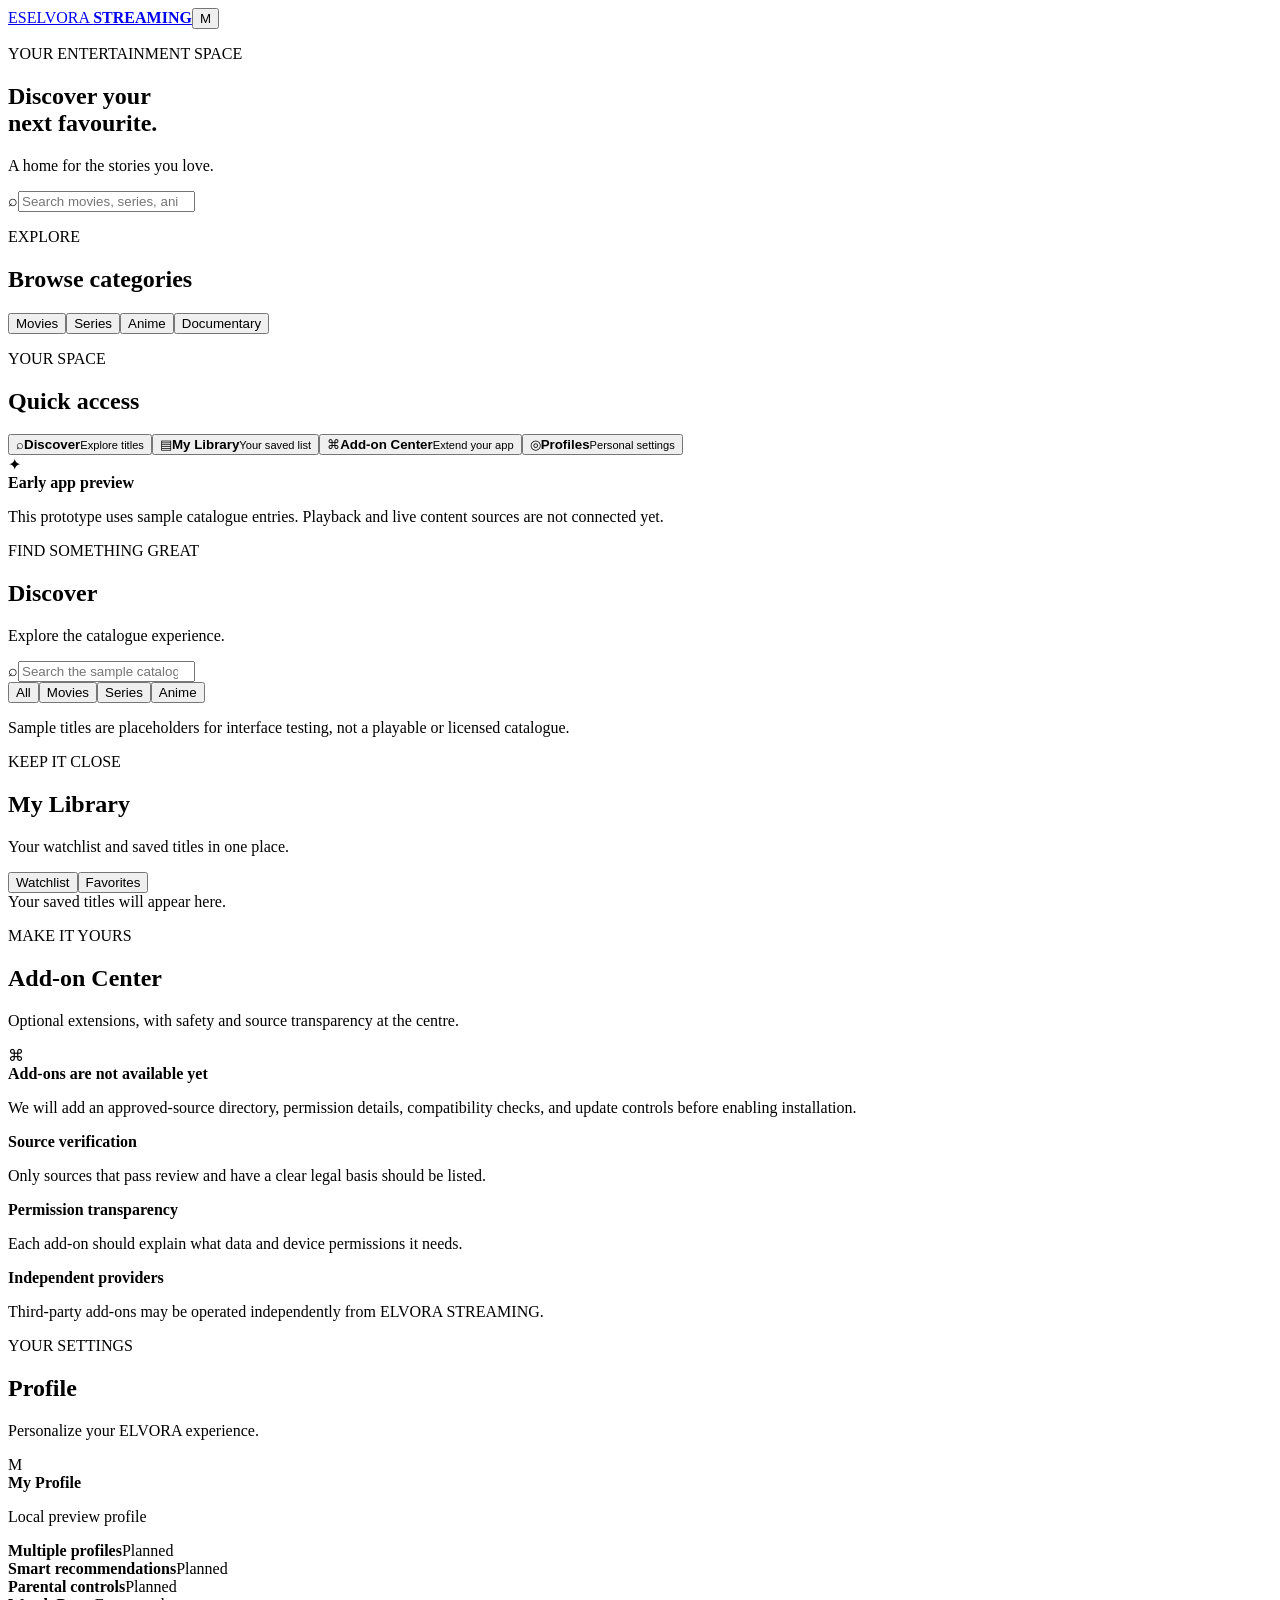
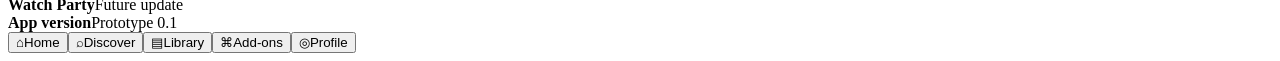
==== app/index.html @ 8701bea1 "Create ELVORA STREAMING app prototype shell" ====
<!doctype html>
<html lang="en">
<head>
<meta charset="UTF-8"><meta name="viewport" content="width=device-width,initial-scale=1,viewport-fit=cover">
<meta name="theme-color" content="#f2f2f2"><meta name="description" content="ELVORA STREAMING app prototype">
<link rel="manifest" href="manifest.webmanifest"><link rel="stylesheet" href="app.css">
<title>ELVORA STREAMING — App</title>
</head>
<body>
<div class="app-shell">
<header class="topbar"><a class="brand" href="#home" aria-label="ELVORA STREAMING"><span class="brand-mark">ES</span><span>ELVORA <b>STREAMING</b></span></a><button class="avatar" id="profileShortcut" aria-label="Open profile">M</button></header>
<main>
<section class="view active" id="home">
<div class="welcome"><p class="eyebrow">YOUR ENTERTAINMENT SPACE</p><h1>Discover your<br><span>next favourite.</span></h1><p class="muted">A home for the stories you love.</p></div>
<label class="search"><span>⌕</span><input id="homeSearch" type="search" placeholder="Search movies, series, anime…" autocomplete="off"></label>
<div class="section-head"><div><p class="eyebrow">EXPLORE</p><h2>Browse categories</h2></div></div>
<div class="categories"><button data-category="Movies">Movies</button><button data-category="Series">Series</button><button data-category="Anime">Anime</button><button data-category="Documentary">Documentary</button></div>
<div class="section-head"><div><p class="eyebrow">YOUR SPACE</p><h2>Quick access</h2></div></div>
<div class="quick-grid"><button data-view="discover"><span>⌕</span><b>Discover</b><small>Explore titles</small></button><button data-view="library"><span>▤</span><b>My Library</b><small>Your saved list</small></button><button data-view="addons"><span>⌘</span><b>Add-on Center</b><small>Extend your app</small></button><button data-view="profile"><span>◎</span><b>Profiles</b><small>Personal settings</small></button></div>
<div class="notice"><span>✦</span><div><b>Early app preview</b><p>This prototype uses sample catalogue entries. Playback and live content sources are not connected yet.</p></div></div>
</section>
<section class="view" id="discover"><div class="page-title"><p class="eyebrow">FIND SOMETHING GREAT</p><h1>Discover</h1><p class="muted">Explore the catalogue experience.</p></div><label class="search"><span>⌕</span><input id="discoverSearch" type="search" placeholder="Search the sample catalogue…"></label><div class="filters"><button class="selected" data-filter="All">All</button><button data-filter="Movie">Movies</button><button data-filter="Series">Series</button><button data-filter="Anime">Anime</button></div><div class="title-list" id="titleList"></div><p class="footnote">Sample titles are placeholders for interface testing, not a playable or licensed catalogue.</p></section>
<section class="view" id="library"><div class="page-title"><p class="eyebrow">KEEP IT CLOSE</p><h1>My Library</h1><p class="muted">Your watchlist and saved titles in one place.</p></div><div class="library-tabs"><button class="selected" data-library="watchlist">Watchlist</button><button data-library="favorites">Favorites</button></div><div id="libraryList" class="title-list empty-state">Your saved titles will appear here.</div></section>
<section class="view" id="addons"><div class="page-title"><p class="eyebrow">MAKE IT YOURS</p><h1>Add-on Center</h1><p class="muted">Optional extensions, with safety and source transparency at the centre.</p></div><div class="notice"><span>⌘</span><div><b>Add-ons are not available yet</b><p>We will add an approved-source directory, permission details, compatibility checks, and update controls before enabling installation.</p></div></div><div class="addon-card"><b>Source verification</b><p>Only sources that pass review and have a clear legal basis should be listed.</p></div><div class="addon-card"><b>Permission transparency</b><p>Each add-on should explain what data and device permissions it needs.</p></div><div class="addon-card"><b>Independent providers</b><p>Third-party add-ons may be operated independently from ELVORA STREAMING.</p></div></section>
<section class="view" id="profile"><div class="page-title"><p class="eyebrow">YOUR SETTINGS</p><h1>Profile</h1><p class="muted">Personalize your ELVORA experience.</p></div><div class="profile-card"><div class="profile-avatar">M</div><div><b>My Profile</b><p class="muted">Local preview profile</p></div></div><div class="settings-list"><div><b>Multiple profiles</b><span>Planned</span></div><div><b>Smart recommendations</b><span>Planned</span></div><div><b>Parental controls</b><span>Planned</span></div><div><b>Watch Party</b><span>Future update</span></div><div><b>App version</b><span>Prototype 0.1</span></div></div></section>
</main>
<nav class="bottom-nav" aria-label="Main navigation"><button class="active" data-view="home"><span>⌂</span>Home</button><button data-view="discover"><span>⌕</span>Discover</button><button data-view="library"><span>▤</span>Library</button><button data-view="addons"><span>⌘</span>Add-ons</button><button data-view="profile"><span>◎</span>Profile</button></nav>
</div><script src="app.js"></script>
</body></html>
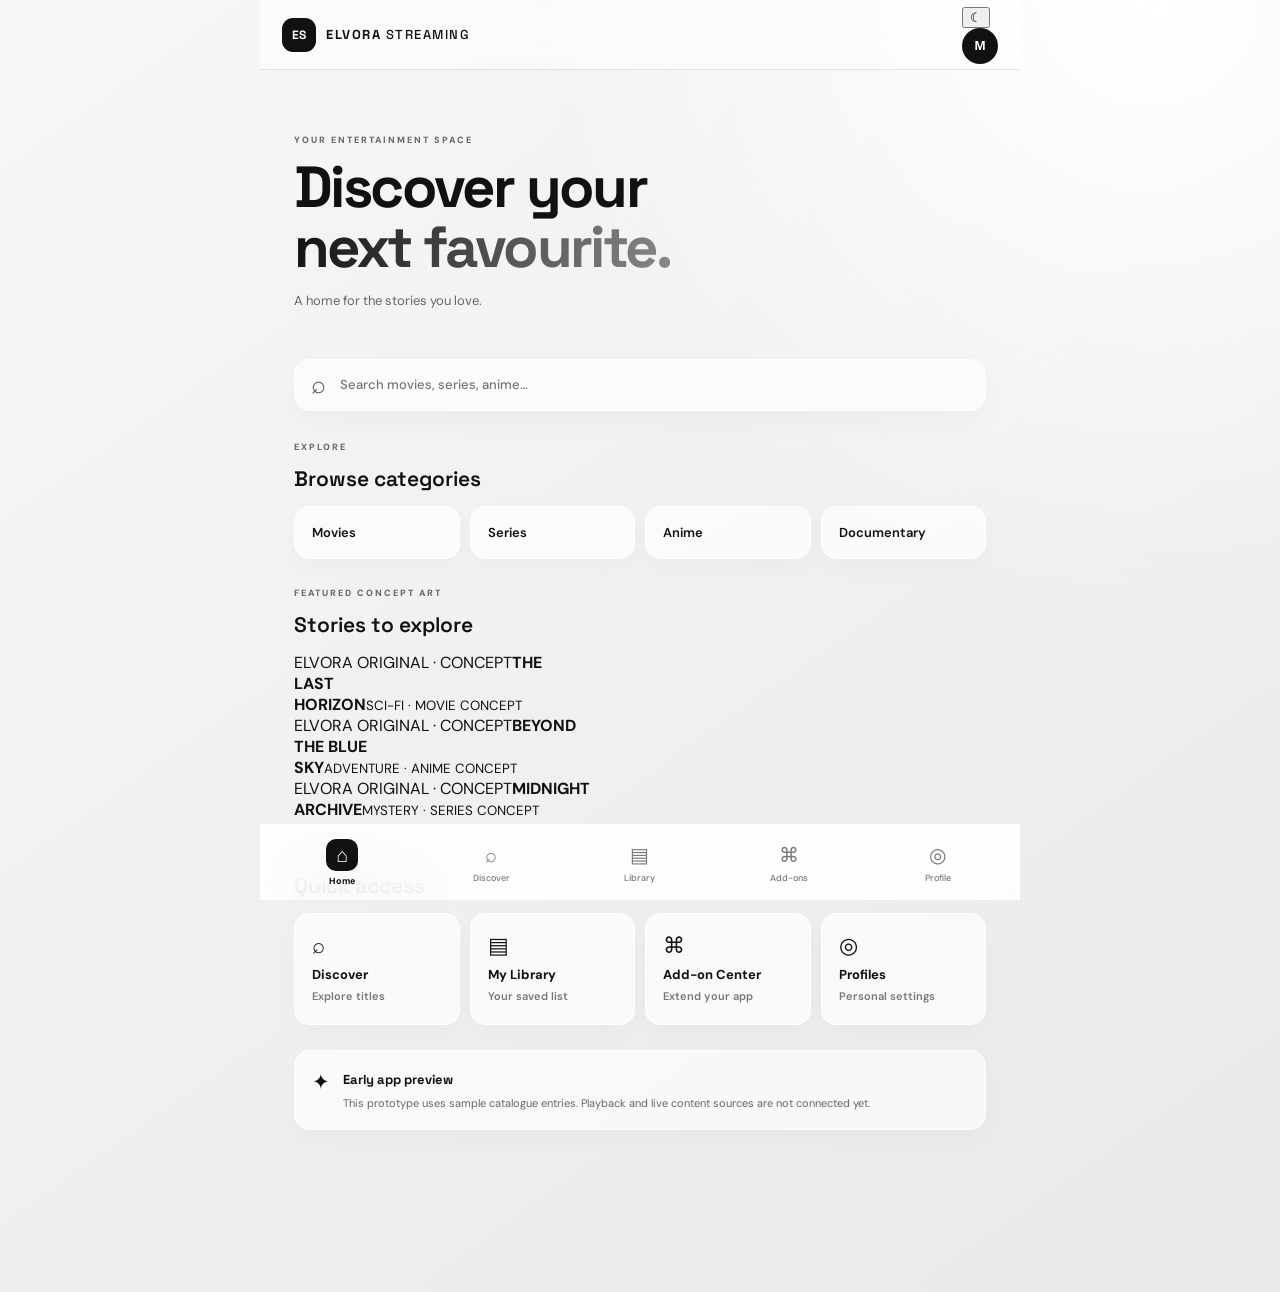
==== commit bf1f5aad: "Add app theme toggle and concept poster shelf" ====
--- a/app/index.html
+++ b/app/index.html
@@ -8,14 +8,14 @@
 </head>
 <body>
 <div class="app-shell">
-<header class="topbar"><a class="brand" href="#home" aria-label="ELVORA STREAMING"><span class="brand-mark">ES</span><span>ELVORA <b>STREAMING</b></span></a><button class="avatar" id="profileShortcut" aria-label="Open profile">M</button></header>
+<header class="topbar"><a class="brand" href="#home" aria-label="ELVORA STREAMING"><span class="brand-mark">ES</span><span>ELVORA <b>STREAMING</b></span></a><div class="header-actions"><button class="theme-toggle" id="themeToggle" type="button" aria-label="Switch to dark theme">☾</button><button class="avatar" id="profileShortcut" aria-label="Open profile">M</button></div></header>
 <main>
 <section class="view active" id="home">
 <div class="welcome"><p class="eyebrow">YOUR ENTERTAINMENT SPACE</p><h1>Discover your<br><span>next favourite.</span></h1><p class="muted">A home for the stories you love.</p></div>
 <label class="search"><span>⌕</span><input id="homeSearch" type="search" placeholder="Search movies, series, anime…" autocomplete="off"></label>
 <div class="section-head"><div><p class="eyebrow">EXPLORE</p><h2>Browse categories</h2></div></div>
 <div class="categories"><button data-category="Movies">Movies</button><button data-category="Series">Series</button><button data-category="Anime">Anime</button><button data-category="Documentary">Documentary</button></div>
-<div class="section-head"><div><p class="eyebrow">YOUR SPACE</p><h2>Quick access</h2></div></div>
+<div class="section-head"><div><p class="eyebrow">FEATURED CONCEPT ART</p><h2>Stories to explore</h2></div></div><div class="poster-grid"><article class="poster-card poster-one"><span class="poster-kicker">ELVORA ORIGINAL · CONCEPT</span><b>THE<br>LAST<br>HORIZON</b><small>SCI-FI · MOVIE CONCEPT</small></article><article class="poster-card poster-two"><span class="poster-kicker">ELVORA ORIGINAL · CONCEPT</span><b>BEYOND<br>THE BLUE<br>SKY</b><small>ADVENTURE · ANIME CONCEPT</small></article><article class="poster-card poster-three"><span class="poster-kicker">ELVORA ORIGINAL · CONCEPT</span><b>MIDNIGHT<br>ARCHIVE</b><small>MYSTERY · SERIES CONCEPT</small></article></div><div class="section-head"><div><p class="eyebrow">YOUR SPACE</p><h2>Quick access</h2></div></div>
 <div class="quick-grid"><button data-view="discover"><span>⌕</span><b>Discover</b><small>Explore titles</small></button><button data-view="library"><span>▤</span><b>My Library</b><small>Your saved list</small></button><button data-view="addons"><span>⌘</span><b>Add-on Center</b><small>Extend your app</small></button><button data-view="profile"><span>◎</span><b>Profiles</b><small>Personal settings</small></button></div>
 <div class="notice"><span>✦</span><div><b>Early app preview</b><p>This prototype uses sample catalogue entries. Playback and live content sources are not connected yet.</p></div></div>
 </section>
--- a/app/app.css
+++ b/app/app.css
@@ -0,0 +1,2 @@
+@import url('https://fonts.googleapis.com/css2?family=DM+Sans:wght@400;500;600;700;800&family=Space+Grotesk:wght@400;500;600;700&display=swap');
+:root{font-family:'DM Sans',sans-serif;color:#111;background:#f2f2f2;font-synthesis:none;--muted:#666;--line:rgba(0,0,0,.1);--glass:rgba(255,255,255,.7)}*{box-sizing:border-box}body{margin:0;background:radial-gradient(circle at 90% 0,#fff 0,transparent 35%),linear-gradient(145deg,#f7f7f7,#e9e9e9);min-height:100vh}.app-shell{max-width:760px;min-height:100vh;margin:auto;padding-bottom:95px}.topbar{height:70px;padding:0 22px;display:flex;align-items:center;justify-content:space-between;border-bottom:1px solid var(--line);background:#ffffff8c;backdrop-filter:blur(20px);position:sticky;top:0;z-index:5}.brand{display:flex;align-items:center;gap:10px;color:#111;text-decoration:none;font:700 13px 'Space Grotesk';letter-spacing:1.5px}.brand b{font-weight:500}.brand-mark{width:34px;height:34px;border-radius:11px;background:#111;color:white;display:grid;place-items:center;font:700 12px 'Space Grotesk';letter-spacing:0}.avatar,.profile-avatar{border:0;background:#111;color:white;width:36px;height:36px;border-radius:50%;display:grid;place-items:center;font-weight:700}.view{display:none;padding:30px 22px 28px;animation:fade .22s ease}.view.active{display:block}@keyframes fade{from{opacity:.3;transform:translateY(5px)}to{opacity:1;transform:none}}.welcome{padding:22px 0 14px}.eyebrow{font-size:9px;letter-spacing:2px;font-weight:800;color:#666;margin:0 0 12px}.welcome h1,.page-title h1{font:700 clamp(38px,8vw,58px)/1.03 'Space Grotesk';letter-spacing:-2.6px;margin:0 0 12px}.welcome h1 span{background:linear-gradient(100deg,#111,#888);color:transparent;background-clip:text}.muted{color:var(--muted);font-size:13px;line-height:1.65}.search{height:52px;display:flex;align-items:center;gap:12px;background:var(--glass);border:1px solid #fff;border-radius:16px;padding:0 16px;box-shadow:0 10px 30px #00000008;margin:20px 0 30px}.search span{font-size:25px;color:#555}.search input{border:0;outline:0;background:transparent;width:100%;font:500 13px 'DM Sans';color:#111}.section-head{display:flex;align-items:end;justify-content:space-between;margin:28px 0 14px}.section-head h2{font:600 21px 'Space Grotesk';margin:0}.categories{display:grid;grid-template-columns:repeat(2,1fr);gap:10px}.categories button,.quick-grid button,.filters button,.library-tabs button{border:1px solid #fff;background:var(--glass);border-radius:15px;padding:17px;text-align:left;color:#111;font:600 13px 'DM Sans';box-shadow:0 8px 25px #00000006}.categories button:active,.quick-grid button:active{transform:scale(.98)}.quick-grid{display:grid;grid-template-columns:repeat(2,1fr);gap:10px}.quick-grid button{display:flex;flex-direction:column;gap:6px;min-height:112px}.quick-grid button span{font-size:22px}.quick-grid small{color:#777;font-size:11px}.notice{display:flex;gap:13px;padding:17px;margin:25px 0;border:1px solid #fff;border-radius:16px;background:#ffffffa6;box-shadow:0 8px 25px #00000008}.notice>span{font-size:21px}.notice b,.addon-card b{font:700 13px 'Space Grotesk'}.notice p,.addon-card p{font-size:11px;color:#666;line-height:1.65;margin:5px 0 0}.page-title{padding:16px 0 5px}.page-title h1{font-size:43px}.filters,.library-tabs{display:flex;gap:8px;margin:4px 0 20px;overflow:auto}.filters button,.library-tabs button{padding:10px 15px;border-radius:30px;white-space:nowrap;font-size:11px}.filters button.selected,.library-tabs button.selected{background:#111;color:white;border-color:#111}.title-list{display:grid;gap:10px}.title-item{display:flex;align-items:center;gap:13px;padding:12px;background:var(--glass);border:1px solid #fff;border-radius:15px}.poster{width:55px;height:70px;flex:0 0 55px;border-radius:10px;background:linear-gradient(145deg,#ddd,#777,#222);display:grid;place-items:center;color:#fff;font:700 15px 'Space Grotesk'}.title-info{flex:1;min-width:0}.title-info b{font:600 14px 'Space Grotesk'}.title-info p{margin:4px 0 0;color:#777;font-size:10px}.save-btn{border:1px solid var(--line);background:#fff;border-radius:20px;padding:8px 11px;font-size:11px}.footnote{color:#888;font-size:10px;line-height:1.6;margin-top:18px}.empty-state{padding:25px;text-align:center;color:#777;background:#ffffff80;border:1px dashed #bbb;border-radius:15px;font-size:12px}.addon-card{padding:17px;background:var(--glass);border:1px solid #fff;border-radius:15px;margin:10px 0}.profile-card{display:flex;align-items:center;gap:13px;padding:17px;background:var(--glass);border:1px solid #fff;border-radius:16px;margin:20px 0}.profile-avatar{width:48px;height:48px}.profile-card p{margin:3px 0 0}.settings-list{background:var(--glass);border:1px solid #fff;border-radius:16px;padding:0 16px}.settings-list div{display:flex;justify-content:space-between;gap:12px;padding:16px 0;border-bottom:1px solid var(--line);font-size:12px}.settings-list div:last-child{border:0}.settings-list span{color:#777;font-size:11px}.bottom-nav{position:fixed;bottom:0;left:50%;transform:translateX(-50%);width:min(760px,100%);height:76px;padding:8px 8px max(8px,env(safe-area-inset-bottom));display:flex;justify-content:space-around;background:#ffffffd9;border-top:1px solid #fff;backdrop-filter:blur(24px);z-index:10}.bottom-nav button{border:0;background:transparent;color:#777;display:flex;flex-direction:column;align-items:center;justify-content:center;gap:4px;min-width:55px;font:500 9px 'DM Sans'}.bottom-nav button span{font-size:20px}.bottom-nav button.active{color:#111;font-weight:800}.bottom-nav button.active span{background:#111;color:white;border-radius:10px;padding:3px 10px}@media(min-width:650px){.view{padding:42px 34px}.categories{grid-template-columns:repeat(4,1fr)}.quick-grid{grid-template-columns:repeat(4,1fr)}}
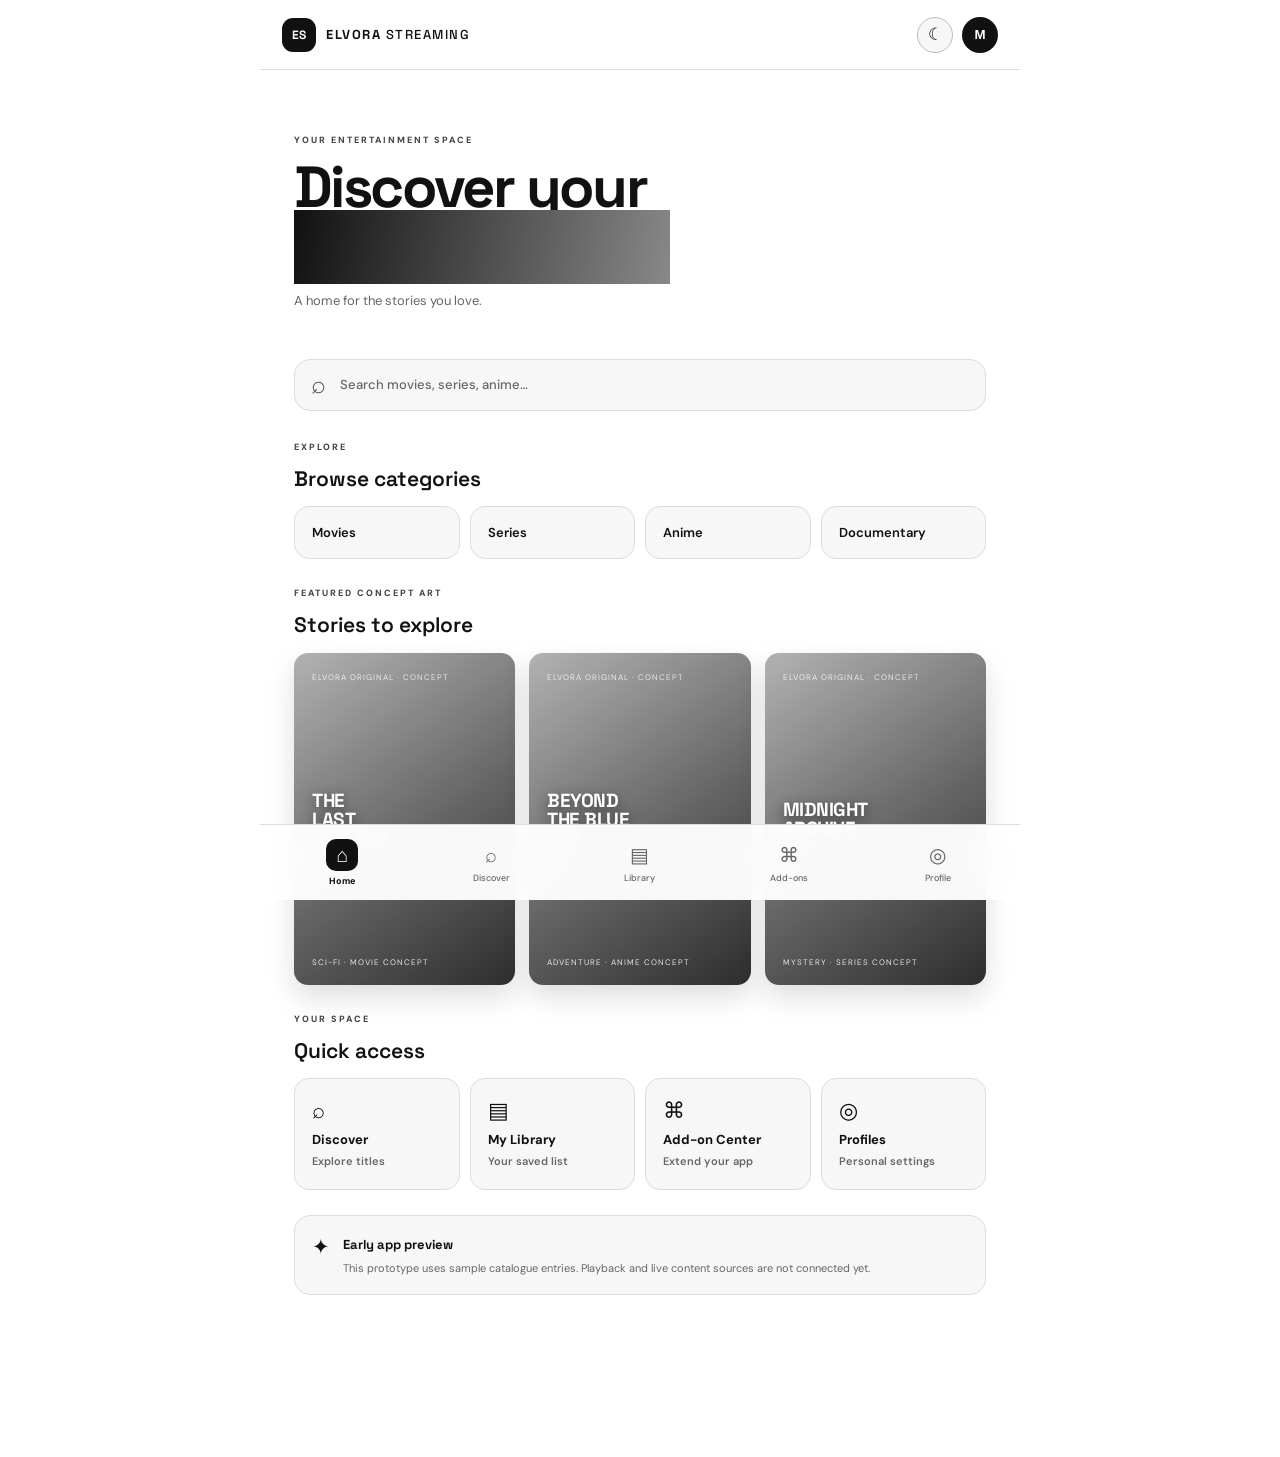
==== commit 8776548e: "Add documentary discovery filter" ====
--- a/app/index.html
+++ b/app/index.html
@@ -19,7 +19,7 @@
 <div class="quick-grid"><button data-view="discover"><span>⌕</span><b>Discover</b><small>Explore titles</small></button><button data-view="library"><span>▤</span><b>My Library</b><small>Your saved list</small></button><button data-view="addons"><span>⌘</span><b>Add-on Center</b><small>Extend your app</small></button><button data-view="profile"><span>◎</span><b>Profiles</b><small>Personal settings</small></button></div>
 <div class="notice"><span>✦</span><div><b>Early app preview</b><p>This prototype uses sample catalogue entries. Playback and live content sources are not connected yet.</p></div></div>
 </section>
-<section class="view" id="discover"><div class="page-title"><p class="eyebrow">FIND SOMETHING GREAT</p><h1>Discover</h1><p class="muted">Explore the catalogue experience.</p></div><label class="search"><span>⌕</span><input id="discoverSearch" type="search" placeholder="Search the sample catalogue…"></label><div class="filters"><button class="selected" data-filter="All">All</button><button data-filter="Movie">Movies</button><button data-filter="Series">Series</button><button data-filter="Anime">Anime</button></div><div class="title-list" id="titleList"></div><p class="footnote">Sample titles are placeholders for interface testing, not a playable or licensed catalogue.</p></section>
+<section class="view" id="discover"><div class="page-title"><p class="eyebrow">FIND SOMETHING GREAT</p><h1>Discover</h1><p class="muted">Explore the catalogue experience.</p></div><label class="search"><span>⌕</span><input id="discoverSearch" type="search" placeholder="Search the sample catalogue…"></label><div class="filters"><button class="selected" data-filter="All">All</button><button data-filter="Movie">Movies</button><button data-filter="Series">Series</button><button data-filter="Anime">Anime</button><button data-filter="Documentary">Documentary</button></div><div class="title-list" id="titleList"></div><p class="footnote">Sample titles are placeholders for interface testing, not a playable or licensed catalogue.</p></section>
 <section class="view" id="library"><div class="page-title"><p class="eyebrow">KEEP IT CLOSE</p><h1>My Library</h1><p class="muted">Your watchlist and saved titles in one place.</p></div><div class="library-tabs"><button class="selected" data-library="watchlist">Watchlist</button><button data-library="favorites">Favorites</button></div><div id="libraryList" class="title-list empty-state">Your saved titles will appear here.</div></section>
 <section class="view" id="addons"><div class="page-title"><p class="eyebrow">MAKE IT YOURS</p><h1>Add-on Center</h1><p class="muted">Optional extensions, with safety and source transparency at the centre.</p></div><div class="notice"><span>⌘</span><div><b>Add-ons are not available yet</b><p>We will add an approved-source directory, permission details, compatibility checks, and update controls before enabling installation.</p></div></div><div class="addon-card"><b>Source verification</b><p>Only sources that pass review and have a clear legal basis should be listed.</p></div><div class="addon-card"><b>Permission transparency</b><p>Each add-on should explain what data and device permissions it needs.</p></div><div class="addon-card"><b>Independent providers</b><p>Third-party add-ons may be operated independently from ELVORA STREAMING.</p></div></section>
 <section class="view" id="profile"><div class="page-title"><p class="eyebrow">YOUR SETTINGS</p><h1>Profile</h1><p class="muted">Personalize your ELVORA experience.</p></div><div class="profile-card"><div class="profile-avatar">M</div><div><b>My Profile</b><p class="muted">Local preview profile</p></div></div><div class="settings-list"><div><b>Multiple profiles</b><span>Planned</span></div><div><b>Smart recommendations</b><span>Planned</span></div><div><b>Parental controls</b><span>Planned</span></div><div><b>Watch Party</b><span>Future update</span></div><div><b>App version</b><span>Prototype 0.1</span></div></div></section>
--- a/app/app.css
+++ b/app/app.css
@@ -1,2 +1,92 @@
 @import url('https://fonts.googleapis.com/css2?family=DM+Sans:wght@400;500;600;700;800&family=Space+Grotesk:wght@400;500;600;700&display=swap');
-:root{font-family:'DM Sans',sans-serif;color:#111;background:#f2f2f2;font-synthesis:none;--muted:#666;--line:rgba(0,0,0,.1);--glass:rgba(255,255,255,.7)}*{box-sizing:border-box}body{margin:0;background:radial-gradient(circle at 90% 0,#fff 0,transparent 35%),linear-gradient(145deg,#f7f7f7,#e9e9e9);min-height:100vh}.app-shell{max-width:760px;min-height:100vh;margin:auto;padding-bottom:95px}.topbar{height:70px;padding:0 22px;display:flex;align-items:center;justify-content:space-between;border-bottom:1px solid var(--line);background:#ffffff8c;backdrop-filter:blur(20px);position:sticky;top:0;z-index:5}.brand{display:flex;align-items:center;gap:10px;color:#111;text-decoration:none;font:700 13px 'Space Grotesk';letter-spacing:1.5px}.brand b{font-weight:500}.brand-mark{width:34px;height:34px;border-radius:11px;background:#111;color:white;display:grid;place-items:center;font:700 12px 'Space Grotesk';letter-spacing:0}.avatar,.profile-avatar{border:0;background:#111;color:white;width:36px;height:36px;border-radius:50%;display:grid;place-items:center;font-weight:700}.view{display:none;padding:30px 22px 28px;animation:fade .22s ease}.view.active{display:block}@keyframes fade{from{opacity:.3;transform:translateY(5px)}to{opacity:1;transform:none}}.welcome{padding:22px 0 14px}.eyebrow{font-size:9px;letter-spacing:2px;font-weight:800;color:#666;margin:0 0 12px}.welcome h1,.page-title h1{font:700 clamp(38px,8vw,58px)/1.03 'Space Grotesk';letter-spacing:-2.6px;margin:0 0 12px}.welcome h1 span{background:linear-gradient(100deg,#111,#888);color:transparent;background-clip:text}.muted{color:var(--muted);font-size:13px;line-height:1.65}.search{height:52px;display:flex;align-items:center;gap:12px;background:var(--glass);border:1px solid #fff;border-radius:16px;padding:0 16px;box-shadow:0 10px 30px #00000008;margin:20px 0 30px}.search span{font-size:25px;color:#555}.search input{border:0;outline:0;background:transparent;width:100%;font:500 13px 'DM Sans';color:#111}.section-head{display:flex;align-items:end;justify-content:space-between;margin:28px 0 14px}.section-head h2{font:600 21px 'Space Grotesk';margin:0}.categories{display:grid;grid-template-columns:repeat(2,1fr);gap:10px}.categories button,.quick-grid button,.filters button,.library-tabs button{border:1px solid #fff;background:var(--glass);border-radius:15px;padding:17px;text-align:left;color:#111;font:600 13px 'DM Sans';box-shadow:0 8px 25px #00000006}.categories button:active,.quick-grid button:active{transform:scale(.98)}.quick-grid{display:grid;grid-template-columns:repeat(2,1fr);gap:10px}.quick-grid button{display:flex;flex-direction:column;gap:6px;min-height:112px}.quick-grid button span{font-size:22px}.quick-grid small{color:#777;font-size:11px}.notice{display:flex;gap:13px;padding:17px;margin:25px 0;border:1px solid #fff;border-radius:16px;background:#ffffffa6;box-shadow:0 8px 25px #00000008}.notice>span{font-size:21px}.notice b,.addon-card b{font:700 13px 'Space Grotesk'}.notice p,.addon-card p{font-size:11px;color:#666;line-height:1.65;margin:5px 0 0}.page-title{padding:16px 0 5px}.page-title h1{font-size:43px}.filters,.library-tabs{display:flex;gap:8px;margin:4px 0 20px;overflow:auto}.filters button,.library-tabs button{padding:10px 15px;border-radius:30px;white-space:nowrap;font-size:11px}.filters button.selected,.library-tabs button.selected{background:#111;color:white;border-color:#111}.title-list{display:grid;gap:10px}.title-item{display:flex;align-items:center;gap:13px;padding:12px;background:var(--glass);border:1px solid #fff;border-radius:15px}.poster{width:55px;height:70px;flex:0 0 55px;border-radius:10px;background:linear-gradient(145deg,#ddd,#777,#222);display:grid;place-items:center;color:#fff;font:700 15px 'Space Grotesk'}.title-info{flex:1;min-width:0}.title-info b{font:600 14px 'Space Grotesk'}.title-info p{margin:4px 0 0;color:#777;font-size:10px}.save-btn{border:1px solid var(--line);background:#fff;border-radius:20px;padding:8px 11px;font-size:11px}.footnote{color:#888;font-size:10px;line-height:1.6;margin-top:18px}.empty-state{padding:25px;text-align:center;color:#777;background:#ffffff80;border:1px dashed #bbb;border-radius:15px;font-size:12px}.addon-card{padding:17px;background:var(--glass);border:1px solid #fff;border-radius:15px;margin:10px 0}.profile-card{display:flex;align-items:center;gap:13px;padding:17px;background:var(--glass);border:1px solid #fff;border-radius:16px;margin:20px 0}.profile-avatar{width:48px;height:48px}.profile-card p{margin:3px 0 0}.settings-list{background:var(--glass);border:1px solid #fff;border-radius:16px;padding:0 16px}.settings-list div{display:flex;justify-content:space-between;gap:12px;padding:16px 0;border-bottom:1px solid var(--line);font-size:12px}.settings-list div:last-child{border:0}.settings-list span{color:#777;font-size:11px}.bottom-nav{position:fixed;bottom:0;left:50%;transform:translateX(-50%);width:min(760px,100%);height:76px;padding:8px 8px max(8px,env(safe-area-inset-bottom));display:flex;justify-content:space-around;background:#ffffffd9;border-top:1px solid #fff;backdrop-filter:blur(24px);z-index:10}.bottom-nav button{border:0;background:transparent;color:#777;display:flex;flex-direction:column;align-items:center;justify-content:center;gap:4px;min-width:55px;font:500 9px 'DM Sans'}.bottom-nav button span{font-size:20px}.bottom-nav button.active{color:#111;font-weight:800}.bottom-nav button.active span{background:#111;color:white;border-radius:10px;padding:3px 10px}@media(min-width:650px){.view{padding:42px 34px}.categories{grid-template-columns:repeat(4,1fr)}.quick-grid{grid-template-columns:repeat(4,1fr)}}+:root{font-family:'DM Sans',sans-serif;color:#111;background:#f2f2f2;font-synthesis:none;--muted:#666;--line:rgba(0,0,0,.1);--glass:rgba(255,255,255,.7)}*{box-sizing:border-box}body{margin:0;background:radial-gradient(circle at 90% 0,#fff 0,transparent 35%),linear-gradient(145deg,#f7f7f7,#e9e9e9);min-height:100vh}.app-shell{max-width:760px;min-height:100vh;margin:auto;padding-bottom:95px}.topbar{height:70px;padding:0 22px;display:flex;align-items:center;justify-content:space-between;border-bottom:1px solid var(--line);background:#ffffff8c;backdrop-filter:blur(20px);position:sticky;top:0;z-index:5}.brand{display:flex;align-items:center;gap:10px;color:#111;text-decoration:none;font:700 13px 'Space Grotesk';letter-spacing:1.5px}.brand b{font-weight:500}.brand-mark{width:34px;height:34px;border-radius:11px;background:#111;color:white;display:grid;place-items:center;font:700 12px 'Space Grotesk';letter-spacing:0}.avatar,.profile-avatar{border:0;background:#111;color:white;width:36px;height:36px;border-radius:50%;display:grid;place-items:center;font-weight:700}.view{display:none;padding:30px 22px 28px;animation:fade .22s ease}.view.active{display:block}@keyframes fade{from{opacity:.3;transform:translateY(5px)}to{opacity:1;transform:none}}.welcome{padding:22px 0 14px}.eyebrow{font-size:9px;letter-spacing:2px;font-weight:800;color:#666;margin:0 0 12px}.welcome h1,.page-title h1{font:700 clamp(38px,8vw,58px)/1.03 'Space Grotesk';letter-spacing:-2.6px;margin:0 0 12px}.welcome h1 span{background:linear-gradient(100deg,#111,#888);color:transparent;background-clip:text}.muted{color:var(--muted);font-size:13px;line-height:1.65}.search{height:52px;display:flex;align-items:center;gap:12px;background:var(--glass);border:1px solid #fff;border-radius:16px;padding:0 16px;box-shadow:0 10px 30px #00000008;margin:20px 0 30px}.search span{font-size:25px;color:#555}.search input{border:0;outline:0;background:transparent;width:100%;font:500 13px 'DM Sans';color:#111}.section-head{display:flex;align-items:end;justify-content:space-between;margin:28px 0 14px}.section-head h2{font:600 21px 'Space Grotesk';margin:0}.categories{display:grid;grid-template-columns:repeat(2,1fr);gap:10px}.categories button,.quick-grid button,.filters button,.library-tabs button{border:1px solid #fff;background:var(--glass);border-radius:15px;padding:17px;text-align:left;color:#111;font:600 13px 'DM Sans';box-shadow:0 8px 25px #00000006}.categories button:active,.quick-grid button:active{transform:scale(.98)}.quick-grid{display:grid;grid-template-columns:repeat(2,1fr);gap:10px}.quick-grid button{display:flex;flex-direction:column;gap:6px;min-height:112px}.quick-grid button span{font-size:22px}.quick-grid small{color:#777;font-size:11px}.notice{display:flex;gap:13px;padding:17px;margin:25px 0;border:1px solid #fff;border-radius:16px;background:#ffffffa6;box-shadow:0 8px 25px #00000008}.notice>span{font-size:21px}.notice b,.addon-card b{font:700 13px 'Space Grotesk'}.notice p,.addon-card p{font-size:11px;color:#666;line-height:1.65;margin:5px 0 0}.page-title{padding:16px 0 5px}.page-title h1{font-size:43px}.filters,.library-tabs{display:flex;gap:8px;margin:4px 0 20px;overflow:auto}.filters button,.library-tabs button{padding:10px 15px;border-radius:30px;white-space:nowrap;font-size:11px}.filters button.selected,.library-tabs button.selected{background:#111;color:white;border-color:#111}.title-list{display:grid;gap:10px}.title-item{display:flex;align-items:center;gap:13px;padding:12px;background:var(--glass);border:1px solid #fff;border-radius:15px}.poster{width:55px;height:70px;flex:0 0 55px;border-radius:10px;background:linear-gradient(145deg,#ddd,#777,#222);display:grid;place-items:center;color:#fff;font:700 15px 'Space Grotesk'}.title-info{flex:1;min-width:0}.title-info b{font:600 14px 'Space Grotesk'}.title-info p{margin:4px 0 0;color:#777;font-size:10px}.save-btn{border:1px solid var(--line);background:#fff;border-radius:20px;padding:8px 11px;font-size:11px}.footnote{color:#888;font-size:10px;line-height:1.6;margin-top:18px}.empty-state{padding:25px;text-align:center;color:#777;background:#ffffff80;border:1px dashed #bbb;border-radius:15px;font-size:12px}.addon-card{padding:17px;background:var(--glass);border:1px solid #fff;border-radius:15px;margin:10px 0}.profile-card{display:flex;align-items:center;gap:13px;padding:17px;background:var(--glass);border:1px solid #fff;border-radius:16px;margin:20px 0}.profile-avatar{width:48px;height:48px}.profile-card p{margin:3px 0 0}.settings-list{background:var(--glass);border:1px solid #fff;border-radius:16px;padding:0 16px}.settings-list div{display:flex;justify-content:space-between;gap:12px;padding:16px 0;border-bottom:1px solid var(--line);font-size:12px}.settings-list div:last-child{border:0}.settings-list span{color:#777;font-size:11px}.bottom-nav{position:fixed;bottom:0;left:50%;transform:translateX(-50%);width:min(760px,100%);height:76px;padding:8px 8px max(8px,env(safe-area-inset-bottom));display:flex;justify-content:space-around;background:#ffffffd9;border-top:1px solid #fff;backdrop-filter:blur(24px);z-index:10}.bottom-nav button{border:0;background:transparent;color:#777;display:flex;flex-direction:column;align-items:center;justify-content:center;gap:4px;min-width:55px;font:500 9px 'DM Sans'}.bottom-nav button span{font-size:20px}.bottom-nav button.active{color:#111;font-weight:800}.bottom-nav button.active span{background:#111;color:white;border-radius:10px;padding:3px 10px}@media(min-width:650px){.view{padding:42px 34px}.categories{grid-template-columns:repeat(4,1fr)}.quick-grid{grid-template-columns:repeat(4,1fr)}}
+
+/* App theme switch and cinematic concept poster artwork */
+.header-actions{display:flex;align-items:center;gap:9px}.theme-toggle{width:36px;height:36px;border-radius:50%;border:1px solid var(--line);background:var(--glass);color:var(--text);font-size:17px;cursor:pointer}
+:root[data-theme="dark"]{color-scheme:dark;color:#f5f4fa;background:#0b0b12;--muted:#aaa8b7;--line:rgba(255,255,255,.13);--glass:rgba(29,28,42,.78)}
+:root[data-theme="dark"] body{background:radial-gradient(circle at 90% 0,#27203b 0,transparent 38%),linear-gradient(145deg,#0b0b12,#141421);color:#f5f4fa}
+:root[data-theme="dark"] .topbar,:root[data-theme="dark"] .bottom-nav{background:rgba(15,15,25,.9);border-color:rgba(255,255,255,.12)}
+:root[data-theme="dark"] .brand,:root[data-theme="dark"] .welcome h1,:root[data-theme="dark"] .page-title h1,:root[data-theme="dark"] .section-head h2,:root[data-theme="dark"] .title-info b,:root[data-theme="dark"] .settings-list b{color:#f5f4fa}
+:root[data-theme="dark"] .eyebrow{color:#bba8ff}
+:root[data-theme="dark"] .search,:root[data-theme="dark"] .categories button,:root[data-theme="dark"] .quick-grid button,:root[data-theme="dark"] .notice,:root[data-theme="dark"] .addon-card,:root[data-theme="dark"] .profile-card,:root[data-theme="dark"] .settings-list,:root[data-theme="dark"] .title-item{background:var(--glass);border-color:rgba(255,255,255,.12);color:#f5f4fa}
+:root[data-theme="dark"] .search input{color:#f5f4fa}
+:root[data-theme="dark"] .search input::placeholder{color:#9995a8}
+:root[data-theme="dark"] .notice p,:root[data-theme="dark"] .addon-card p,:root[data-theme="dark"] .title-info p,:root[data-theme="dark"] .quick-grid small,:root[data-theme="dark"] .settings-list span{color:#aaa8b7}
+:root[data-theme="dark"] .filters button,:root[data-theme="dark"] .library-tabs button,:root[data-theme="dark"] .save-btn{background:#222131;color:#eee;border-color:rgba(255,255,255,.14)}
+:root[data-theme="dark"] .filters button.selected,:root[data-theme="dark"] .library-tabs button.selected{background:#f5f4fa;color:#111}
+:root[data-theme="dark"] .empty-state{background:rgba(29,28,42,.5);border-color:#555;color:#aaa}
+:root[data-theme="dark"] .bottom-nav button{color:#aaa}
+:root[data-theme="dark"] .bottom-nav button.active{color:#fff}
+:root[data-theme="dark"] .bottom-nav button.active span{background:#fff;color:#111}
+.poster-grid{display:grid;grid-template-columns:repeat(3,minmax(0,1fr));gap:10px;margin:15px 0 25px}
+.poster-card{aspect-ratio:2/3;border-radius:14px;padding:12px;display:flex;flex-direction:column;justify-content:space-between;overflow:hidden;position:relative;isolation:isolate;box-shadow:0 12px 28px #0002;color:white}
+.poster-card:before{content:"";position:absolute;inset:0;z-index:-1;opacity:.9}
+.poster-one:before{background:radial-gradient(circle at 70% 25%,#f3b46b 0,transparent 22%),linear-gradient(155deg,#192c4d,#4c315f 48%,#090e1d)}
+.poster-two:before{background:radial-gradient(circle at 35% 28%,#ffe8a0 0,transparent 19%),linear-gradient(145deg,#4e8f9b,#253d67 52%,#151b38)}
+.poster-three:before{background:radial-gradient(circle at 70% 30%,#c58be9 0,transparent 20%),linear-gradient(145deg,#25213e,#59365d 48%,#11121d)}
+.poster-kicker{font-size:6px;letter-spacing:1px;line-height:1.5;color:#ffffffc9}
+.poster-card b{font:700 clamp(12px,3vw,19px)/.98 'Space Grotesk';letter-spacing:-.5px;text-shadow:0 3px 12px #0008}
+.poster-card small{font-size:6px;letter-spacing:1px;color:#ffffffd9}
+@media(min-width:650px){.poster-grid{gap:14px}.poster-card{padding:18px}.poster-kicker,.poster-card small{font-size:8px}}
+
+
+/* ELVORA app prototype — strict black and white palette */
+:root{color-scheme:light;--bg:#fff;--panel:#f5f5f5;--text:#111;--muted:#666;--line:rgba(0,0,0,.13)}
+:root body{background:#fff!important;color:#111!important}
+:root[data-theme="dark"]{color-scheme:dark;--bg:#090909;--panel:#151515;--text:#fff;--muted:#b8b8b8;--line:rgba(255,255,255,.15);background:#090909!important;color:#fff!important}
+:root[data-theme="dark"] body{background:#090909!important;color:#fff!important}
+:root[data-theme="dark"] .topbar,:root[data-theme="dark"] .bottom-nav{background:rgba(12,12,12,.96)!important;border-color:#333!important}
+:root[data-theme="dark"] .brand,:root[data-theme="dark"] .welcome h1,:root[data-theme="dark"] .page-title h1,:root[data-theme="dark"] .section-head h2,:root[data-theme="dark"] .title-info b,:root[data-theme="dark"] .settings-list b{color:#fff!important}
+:root[data-theme="dark"] .eyebrow{color:#ddd!important}
+:root[data-theme="dark"] .search,:root[data-theme="dark"] .categories button,:root[data-theme="dark"] .quick-grid button,:root[data-theme="dark"] .notice,:root[data-theme="dark"] .addon-card,:root[data-theme="dark"] .profile-card,:root[data-theme="dark"] .settings-list,:root[data-theme="dark"] .title-item{background:#151515!important;border-color:#383838!important;color:#fff!important}
+:root[data-theme="dark"] .search input{color:#fff!important}
+:root[data-theme="dark"] .notice p,:root[data-theme="dark"] .addon-card p,:root[data-theme="dark"] .title-info p,:root[data-theme="dark"] .quick-grid small,:root[data-theme="dark"] .settings-list span{color:#b8b8b8!important}
+:root[data-theme="dark"] .filters button,:root[data-theme="dark"] .library-tabs button,:root[data-theme="dark"] .save-btn{background:#222!important;color:#fff!important;border-color:#444!important}
+:root[data-theme="dark"] .filters button.selected,:root[data-theme="dark"] .library-tabs button.selected{background:#fff!important;color:#111!important}
+:root[data-theme="dark"] .bottom-nav button{color:#aaa!important}
+:root[data-theme="dark"] .bottom-nav button.active{color:#fff!important}
+:root[data-theme="dark"] .bottom-nav button.active span{background:#fff!important;color:#111!important}
+.poster-one:before,.poster-two:before,.poster-three:before{background:linear-gradient(145deg,#888,#444 55%,#111)!important}
+:root[data-theme="light"] .poster-one:before,:root[data-theme="light"] .poster-two:before,:root[data-theme="light"] .poster-three:before{background:linear-gradient(145deg,#aaa,#555 55%,#171717)!important}
+
+
+/* ELVORA STREAMING — monochrome palette overrides */
+:root{color-scheme:light;--muted:#666;--line:rgba(0,0,0,.14);--glass:rgba(255,255,255,.86);background:#fff;color:#111}
+:root body{background:#fff!important;color:#111!important}
+:root .topbar,:root .bottom-nav{background:rgba(255,255,255,.96)!important;border-color:#ddd!important}
+:root .brand,:root .welcome h1,:root .page-title h1,:root .section-head h2,:root .title-info b,:root .settings-list b{color:#111!important}
+:root .eyebrow{color:#444!important}
+:root .welcome h1 span{background:linear-gradient(100deg,#111,#888)!important;color:transparent;background-clip:text}
+:root .search,:root .categories button,:root .quick-grid button,:root .notice,:root .addon-card,:root .profile-card,:root .settings-list,:root .title-item{background:#f7f7f7!important;border-color:#ddd!important;color:#111!important;box-shadow:none!important}
+:root .search input{color:#111!important}
+:root .search input::placeholder,:root .notice p,:root .addon-card p,:root .title-info p,:root .quick-grid small,:root .settings-list span,:root .muted{color:#666!important}
+:root .filters button,:root .library-tabs button,:root .save-btn{background:#fff!important;color:#111!important;border-color:#bbb!important}
+:root .filters button.selected,:root .library-tabs button.selected{background:#111!important;color:#fff!important;border-color:#111!important}
+:root .empty-state{background:#f7f7f7!important;border-color:#bbb!important;color:#666!important}
+:root .bottom-nav button{color:#666!important}
+:root .bottom-nav button.active{color:#111!important}
+:root .bottom-nav button.active span{background:#111!important;color:#fff!important}
+:root .poster-card:before{filter:grayscale(1)!important}
+:root .poster-one:before{background:radial-gradient(circle at 70% 25%,#ddd 0,transparent 22%),linear-gradient(155deg,#777,#444 48%,#111)!important}
+:root .poster-two:before{background:radial-gradient(circle at 35% 28%,#eee 0,transparent 19%),linear-gradient(145deg,#999,#555 52%,#171717)!important}
+:root .poster-three:before{background:radial-gradient(circle at 70% 30%,#ccc 0,transparent 20%),linear-gradient(145deg,#555,#333 48%,#111)!important}
+:root .poster{background:linear-gradient(145deg,#ddd,#777,#222)!important}
+:root .avatar,:root .profile-avatar,:root .brand-mark{background:#111!important;color:#fff!important}
+:root .theme-toggle{background:#f7f7f7!important;color:#111!important;border-color:#bbb!important}
+:root[data-theme="dark"]{color-scheme:dark;color:#fff;background:#090909;--muted:#b8b8b8;--line:rgba(255,255,255,.16);--glass:rgba(24,24,24,.92)}
+:root[data-theme="dark"] body{background:#090909!important;color:#fff!important}
+:root[data-theme="dark"] .topbar,:root[data-theme="dark"] .bottom-nav{background:rgba(12,12,12,.97)!important;border-color:#333!important}
+:root[data-theme="dark"] .brand,:root[data-theme="dark"] .welcome h1,:root[data-theme="dark"] .page-title h1,:root[data-theme="dark"] .section-head h2,:root[data-theme="dark"] .title-info b,:root[data-theme="dark"] .settings-list b{color:#fff!important}
+:root[data-theme="dark"] .eyebrow{color:#ddd!important}
+:root[data-theme="dark"] .welcome h1 span{background:linear-gradient(100deg,#fff,#888)!important;color:transparent;background-clip:text}
+:root[data-theme="dark"] .search,:root[data-theme="dark"] .categories button,:root[data-theme="dark"] .quick-grid button,:root[data-theme="dark"] .notice,:root[data-theme="dark"] .addon-card,:root[data-theme="dark"] .profile-card,:root[data-theme="dark"] .settings-list,:root[data-theme="dark"] .title-item{background:#171717!important;border-color:#393939!important;color:#fff!important;box-shadow:none!important}
+:root[data-theme="dark"] .search input{color:#fff!important}
+:root[data-theme="dark"] .search input::placeholder,:root[data-theme="dark"] .notice p,:root[data-theme="dark"] .addon-card p,:root[data-theme="dark"] .title-info p,:root[data-theme="dark"] .quick-grid small,:root[data-theme="dark"] .settings-list span,:root[data-theme="dark"] .muted{color:#b8b8b8!important}
+:root[data-theme="dark"] .filters button,:root[data-theme="dark"] .library-tabs button,:root[data-theme="dark"] .save-btn{background:#222!important;color:#fff!important;border-color:#555!important}
+:root[data-theme="dark"] .filters button.selected,:root[data-theme="dark"] .library-tabs button.selected{background:#fff!important;color:#111!important;border-color:#fff!important}
+:root[data-theme="dark"] .empty-state{background:#171717!important;border-color:#555!important;color:#bbb!important}
+:root[data-theme="dark"] .bottom-nav button{color:#aaa!important}
+:root[data-theme="dark"] .bottom-nav button.active{color:#fff!important}
+:root[data-theme="dark"] .bottom-nav button.active span{background:#fff!important;color:#111!important}
+:root[data-theme="dark"] .avatar,:root[data-theme="dark"] .profile-avatar,:root[data-theme="dark"] .brand-mark{background:#fff!important;color:#111!important}
+:root[data-theme="dark"] .theme-toggle{background:#171717!important;color:#fff!important;border-color:#555!important}
